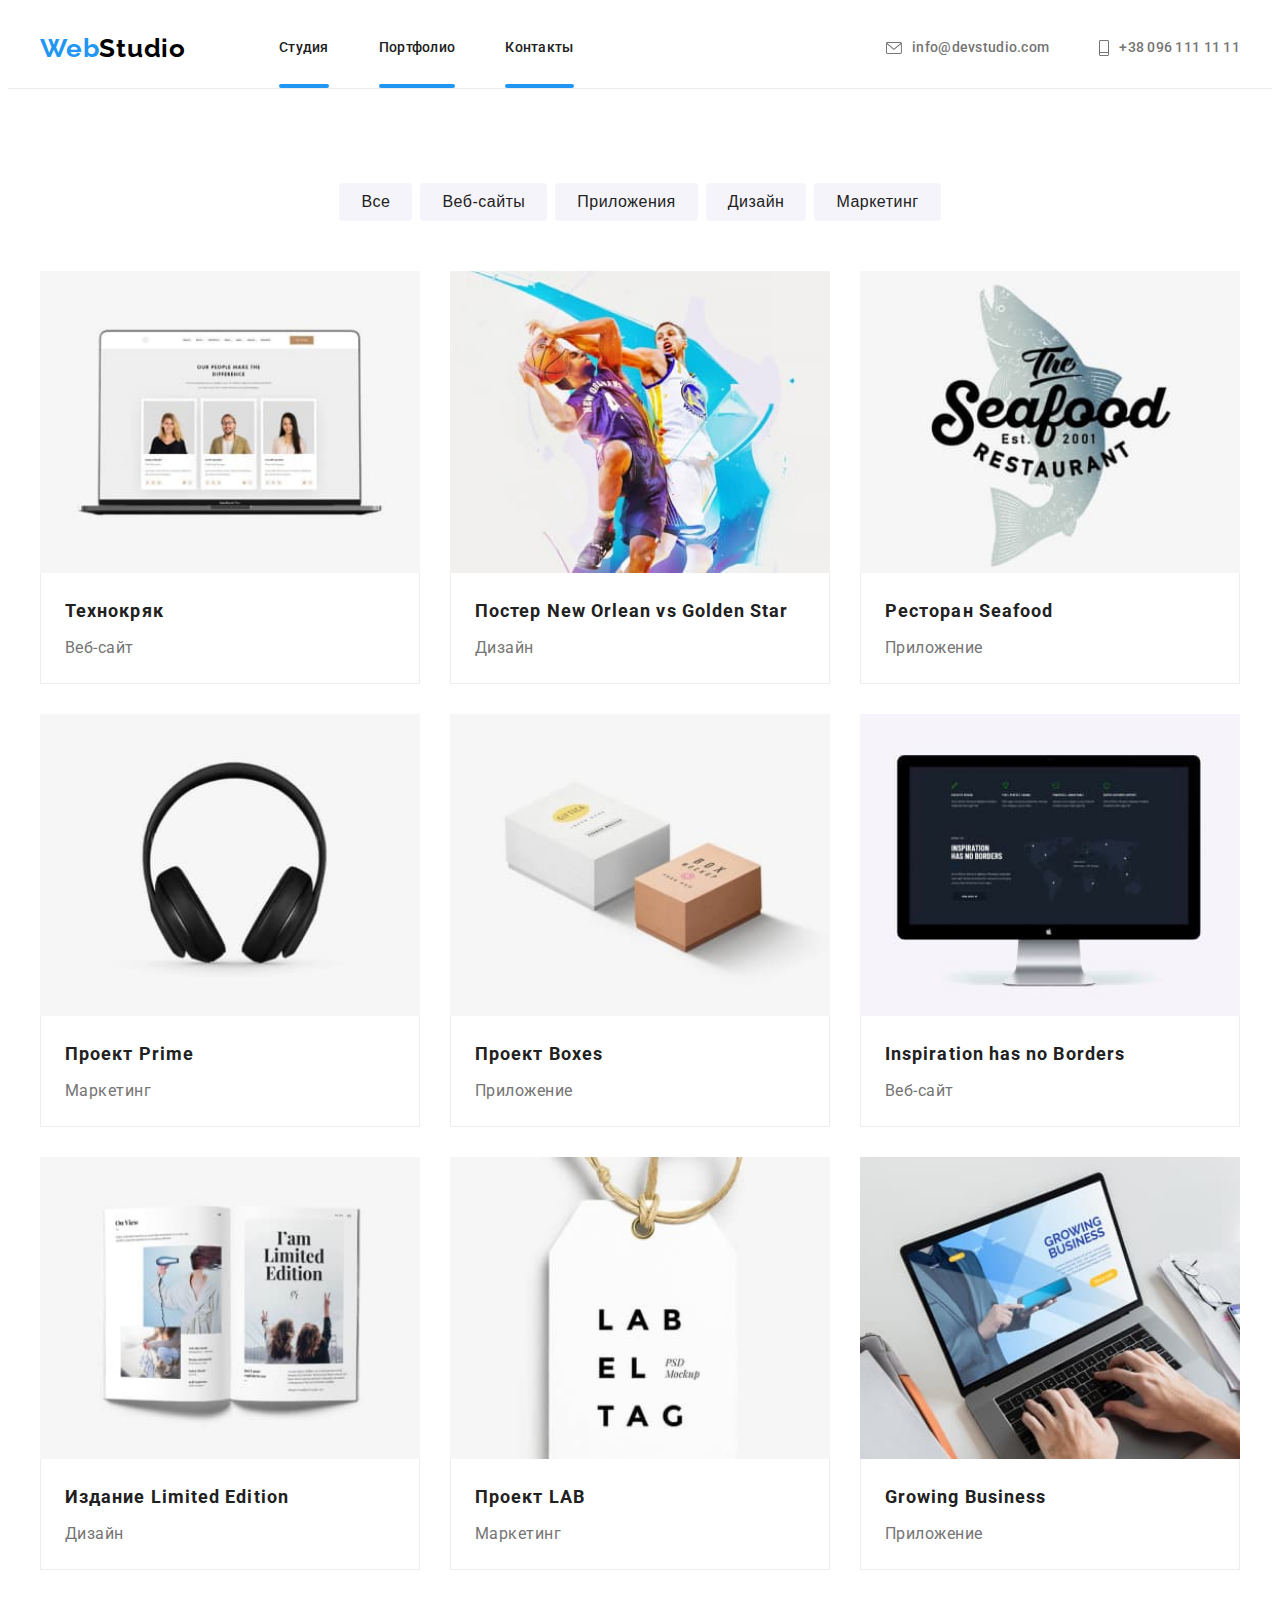
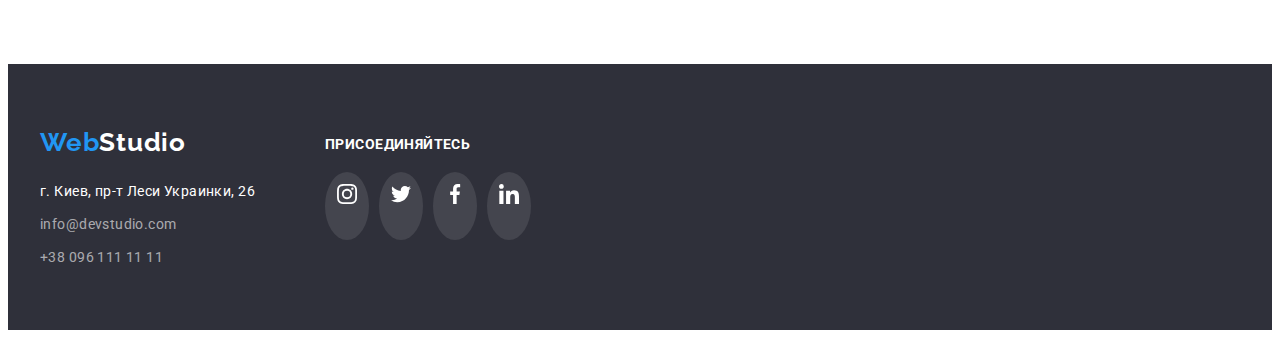
==== portfolio.html @ d2ebe044 "Меню і роботи (головна верстка)" ====
<!DOCTYPE html>
<html lang="ru">

<head>
  <meta charset="UTF-8" />
  <meta http-equiv="X-UA-Compatible" content="IE=edge" />
  <meta name="viewport" content="width=device-width, initial-scale=1.0" />
  <title>>WebStudio</title>
  <link rel="preconnect" href="https://fonts.googleapis.com" />
  <link rel="preconnect" href="https://fonts.gstatic.com" crossorigin />
  <link href="https://fonts.googleapis.com/css2?family=Raleway:wght@700&family=Roboto:wght@400;500;700;900&display=swap"
    rel="stylesheet" />
  <link rel="stylesheet" href="https://cdnjs.cloudflare.com/ajax/libs/modern-normalize/1.1.0/modern-normalize.min.css"
    integrity="sha512-wpPYUAdjBVSE4KJnH1VR1HeZfpl1ub8YT/NKx4PuQ5NmX2tKuGu6U/JRp5y+Y8XG2tV+wKQpNHVUX03MfMFn9Q=="
    crossorigin="anonymous" referrerpolicy="no-referrer" />
  <link rel="stylesheet" href="css/styles.css" />
</head>

<body>
  <!--=============== HEDER ===============-->
  <header class="header">
    <div class="container container-header">
      <nav class="nav">
        <a class="logo link" href="./index.html"><span>Web</span>Studio</a>
        <ul class="menu list">
          <li class="menu-item">
            <a href="./index.html" class="menu-link link">Студия</a>
          </li>
          <li class="menu-item">
            <a href="./portfolio.html" class="menu-link link">Портфолио</a>
          </li>
          <li class="menu-item">
            <a href="" class="menu-link link">Контакты</a>
          </li>
        </ul>
      </nav>
      <ul class="head-address list">
        <li class="head-address-item">
          <a href="mailto:info@devstudio.com" class="head-address-link link">
            <svg class="head-address-icon" width="16" height="12">
              <use href="./images/icons.svg#icon-email"></use>
            </svg>
            info@devstudio.com
          </a>
        </li>
        <li class="head-address-item">
          <a href="tel:+380961111111" class="head-address-link link">
            <svg class="head-address-icon" width="10" height="16">
              <use href="./images/icons.svg#icon-phone"></use>
            </svg>
            +38 096 111 11 11
          </a>
        </li>
      </ul>
    </div>
  </header>
  <!--=============== /HEDER ===============-->

  <main>
    <section class="section">
      <div class="container">
        <h1 class="visually-hidden">Портфолио</h1>

        <!--=============== FILTERS ===============-->
        <ul class="filters list">
          <li class="filter">
            <button type="button" class="filter-button">Все</button>
          </li>
          <li class="filter">
            <button type="button" class="filter-button">Веб-сайты</button>
          </li>
          <li class="filter">
            <button type="button" class="filter-button">Приложения</button>
          </li>
          <li class="filter">
            <button type="button" class="filter-button">Дизайн</button>
          </li>
          <li class="filter">
            <button type="button" class="filter-button">Маркетинг</button>
          </li>
        </ul>
        <!--=============== /FILTERS ===============-->

        <!--=============== PORTFOLIO ===============-->
        <ul class="portfolio list">
          <li class="portfolio-item">
            <a href="" class="portfolio-link link">
              <img src="./images/portfolio/portfolio-1.jpg" alt="Ноутбу с сайтом" width="370" height="294"
                class="portfolio-img" />
              <div class="porfolio-text-body">
                <h2 class="portfolio-name">Технокряк</h2>
                <p class="portfolio-text">Веб-сайт</p>
              </div>
            </a>
          </li>
          <li class="portfolio-item">
            <a href="" class="portfolio-link link">
              <img src="./images/portfolio/portfolio-2.jpg" alt="Постер New Orlean vs Golden Star" width="370"
                height="294" class="portfolio-img" />
              <div class="porfolio-text-body">
                <h2 class="portfolio-name">Постер New Orlean vs Golden Star</h2>
                <p class="portfolio-text">Дизайн</p>
              </div>
            </a>
          </li>
          <li class="portfolio-item">
            <a href="" class="portfolio-link link">
              <img src="./images/portfolio/portfolio-3.jpg" alt="Логотип ресторана  Seafood" width="370" height="294"
                class="portfolio-img" />
              <div class="porfolio-text-body">
                <h2 class="portfolio-name">Ресторан Seafood</h2>
                <p class="portfolio-text">Приложение</p>
              </div>
            </a>
          </li>
          <li class="portfolio-item">
            <a href="" class="portfolio-link link">
              <img src="./images/portfolio/portfolio-4.jpg" alt="Наушники" width="370" height="294"
                class="portfolio-img" />
              <div class="porfolio-text-body">
                <h2 class="portfolio-name">Проект Prime</h2>
                <p class="portfolio-text">Маркетинг</p>
              </div>
            </a>
          </li>
          <li class="portfolio-item">
            <a href="" class="portfolio-link link">
              <img src="./images/portfolio/portfolio-5.jpg" alt="Коробочки" width="370" height="294"
                class="portfolio-img" />
              <div class="porfolio-text-body">
                <h2 class="portfolio-name">Проект Boxes</h2>
                <p class="portfolio-text">Приложение</p>
              </div>
            </a>
          </li>
          <li class="portfolio-item">
            <a href="" class="portfolio-link link">
              <img src="./images/portfolio/portfolio-6.jpg" alt="Компьютер с сайтом" width="370" height="294"
                class="portfolio-img" />
              <div class="porfolio-text-body">
                <h2 class="portfolio-name">Inspiration has no Borders</h2>
                <p class="portfolio-text">Веб-сайт</p>
              </div>
            </a>
          </li>
          <li class="portfolio-item">
            <a href="" class="portfolio-link link">
              <img src="./images/portfolio/portfolio-7.jpg" alt="Книга" width="370" height="294"
                class="portfolio-img" />
              <div class="porfolio-text-body">
                <h2 class="portfolio-name">Издание Limited Edition</h2>
                <p class="portfolio-text">Дизайн</p>
              </div>
            </a>
          </li>
          <li class="portfolio-item">
            <a href="" class="portfolio-link link">
              <img src="./images/portfolio/portfolio-8.jpg" alt="Бирка" width="370" height="294"
                class="portfolio-img" />
              <div class="porfolio-text-body">
                <h2 class="portfolio-name">Проект LAB</h2>
                <p class="portfolio-text">Маркетинг</p>
              </div>
            </a>
          </li>
          <li class="portfolio-item">
            <a href="" class="portfolio-link link">
              <img src="./images/portfolio/portfolio-9.jpg" alt="Печатает на ноутбуке" width="370" height="294"
                class="portfolio-img" />
              <div class="porfolio-text-body">
                <h2 class="portfolio-name">Growing Business</h2>
                <p class="portfolio-text">Приложение</p>
              </div>
            </a>
          </li>
        </ul>
        <!--=============== /PORTFOLIO ===============-->
    </section>
    </div>
  </main>

  <!--=============== FOOTER ===============-->
  <footer class="footer">
    <div class="container container-footer">
      <div class="address-body">
        <a href="./index.html" class="logo logo-footer link"><span>Web</span>Studio</a>
        <address class="address">
          <p class="address-text">г. Киев, пр-т Леси Украинки, 26</p>
          <ul class="list communication">
            <li class="communication-item">
              <a href="mailto:info@devstudio.com" class="address-link link">info@devstudio.com</a>
            </li>
            <li class="communication-item">
              <a href="tel:+380961111111" class="address-link link">+38 096 111 11 11</a>
            </li>
          </ul>
        </address>
      </div>

      <div class="social-block social-block-footer">
        <p class="social-block-text">присоединяйтесь</p>
        <ul class="social-links list">
          <li class="social-links-item">
            <a href="" class="link social-link social-link-footer">
              <svg class="social-link-icon" width="20" height="20">
                <use href="./images/icons.svg#icon-instagram"></use>
              </svg>
            </a>
          </li>
          <li class="social-links-item">
            <a href="" class="link social-link social-link-footer">
              <svg class="social-link-icon" width="20" height="20">
                <use href="./images/icons.svg#icon-twitter"></use>
              </svg>
            </a>
          </li>
          <li class="social-links-item">
            <a href="" class="link social-link social-link-footer">
              <svg class="social-link-icon" width="20" height="20">
                <use href="./images/icons.svg#icon-facebook"></use>
              </svg>
            </a>
          </li>
          <li class="social-links-item">
            <a href="" class="link social-link social-link-footer">
              <svg class="social-link-icon" width="20" height="20">
                <use href="./images/icons.svg#icon-linkedin"></use>
              </svg>
            </a>
          </li>
        </ul>
      </div>
    </div>
  </footer>
  <!--=============== /FOOTER ===============-->
</body>

</html>
---- css/styles.css ----
:root {
  --text-color: #757575;
  --text-color-accent: #212121;
  --color-logo-accent: #2196f3;
  --text-color-hover: #2196f3;
  --text-font: Roboto, sens-sarif;
}

h1,
h2,
h3,
h4,
h4,
h5,
h6,
p {
  margin-top: 0;
  margin-bottom: 0;
}

ul,
ol {
  margin-top: 0;
  margin-bottom: 0;
  padding-left: 0;
}

img {
  display: block;
}

body {
  color: var(--text-color);
  font-family: var(--text-font);
  font-size: 14px;
}

.visually-hidden {
  position: absolute;
  width: 1px;
  height: 1px;
  margin: -1px;
  border: 0;
  padding: 0;
  white-space: nowrap;
  clip-path: inset(100%);
  clip: rect(0 0 0 0);
  overflow: hidden;
}

.title {
  margin-block-start: 0;
  margin-block-end: 0;
  margin-bottom: 50px;

  font-weight: 700;
  font-size: 36px;
  line-height: 1.17;
  text-align: center;
  letter-spacing: 0.03em;
  color: var(--text-color-accent);
}

.list {
  list-style: none;
}

.section {
  padding-top: 94px;
  padding-bottom: 94px;
}

.container {
  max-width: 1200px;
  margin-left: auto;
  margin-right: auto;
  padding-left: 15px;
  padding-right: 15px;
}

.link {
  text-decoration: none;
}

/*=============== SOCIAL-LINK ===============*/
.social-links {
  display: flex;
  justify-content: center;
  column-gap: 10px;
}

.social-link {
  display: flex;
  justify-content: center;
  align-content: center;
  width: 44px;
  height: 44px;
  padding-top: 12px;
  padding-bottom: 12px;
}

.social-link-icon {
  margin: 0 auto;
}
/*=============== SOCIAL-LINK ===============*/

/*=============== HEADER ===============*/
.header {
  border-bottom: 1px solid #ececec;
}
.container-header {
  display: flex;
  align-items: center;
}

.nav {
  display: flex;
  align-items: center;
}

.logo {
  margin-right: 93px;

  font-family: Raleway, sans-serif;
  font-weight: 700;
  font-size: 26px;
  line-height: 1.4;
  letter-spacing: 0.03em;
  color: #000000;
}

.logo span {
  color: var(--color-logo-accent);
}

.menu {
  display: flex;
  column-gap: 50px;
}

.menu-item {
  position: relative;
}

.menu-link {
  display: inline-block;
  padding-top: 32px;
  padding-bottom: 32px;

  font-weight: 500;
  line-height: 1.14;
  letter-spacing: 0.02em;
  color: var(--text-color-accent);
}

.menu-link:hover,
.menu-link:focus {
  color: var(--text-color-hover);
}

.menu-link::after {
  content: "";
  position: absolute;
  top: 100%;
  left: 0;

  width: 100%;
  height: 4px;

  background: var(--text-color-hover);
  border-radius: 2px;
  transform: translate(0, -100%);
}

.head-address {
  display: flex;
  column-gap: 50px;
  margin-left: auto;
}

.head-address-item {
  display: flex;
  align-items: center;
}

.head-address-icon {
  margin-right: 10px;
  --color2: currentColor;
}

.head-address-link {
  display: flex;
  align-items: center;
  padding-top: 32px;
  padding-bottom: 32px;

  font-weight: 500;
  line-height: 1.14;
  letter-spacing: 0.02em;
  color: var(--text-color);
}

.head-address-link:hover,
.head-address-link:focus {
  color: var(--text-color-hover);
}

/* =============== /HEADER =============== */

/*--------------------------------INDEX MAIN--------------------------------*/

/*=============== HERO ===============*/
.hero {
  max-width: 1600px;
  min-height: 600px;
  margin: 0 auto;
  padding-top: 200px;
  padding-bottom: 200px;

  background-color: #c4c4c4;
  background-image: linear-gradient(
      rgba(47, 48, 58, 0.4),
      rgba(47, 48, 58, 0.4)
    ),
    url(../images/bg-herosq.jpg);
}

.hero-title {
  max-width: 700px;
  margin-right: auto;
  margin-left: auto;
  margin-bottom: 30px;

  font-weight: 900;
  font-size: 44px;
  line-height: 1.36;
  text-align: center;
  letter-spacing: 0.06em;
  text-transform: uppercase;
  color: #ffffff;
}

.hero-button {
  display: block;
  margin-right: auto;
  margin-left: auto;
  padding-top: 10px;
  padding-right: 32px;
  padding-bottom: 10px;
  padding-left: 35px;

  font-weight: 700;
  font-size: 16px;
  line-height: 1.88;
  cursor: pointer;
  box-shadow: 0px 4px 4px rgba(0, 0, 0, 0.15);
  border: 0;
  border-radius: 4px;
  background-color: var(--color-logo-accent);
  color: #ffffff;
}

.hero-button:hover,
.hero-button:focus {
  background-color: #188ce8;
}
/*=============== /HERO ===============*/

/*=============== ABOUT ===============*/
.skills {
  display: flex;
  column-gap: 30px;
}

.skill {
  width: calc((100% - 90px) / 4);
}

.skill-icon-body {
  display: flex;
  justify-content: center;
  width: 270px;
  height: 120px;
  margin-bottom: 30px;
  padding-top: 25px;
  padding-bottom: 25px;

  background: #f5f4fa;
  border-radius: 4px;
}

.skill-title {
  margin-bottom: 10px;

  font-size: 14px;
  font-weight: 700;
  line-height: 1.14;
  letter-spacing: 0.03em;
  text-transform: uppercase;
  color: var(--text-color-accent);
}

.skill-text {
  line-height: 1.71;
  letter-spacing: 0.03em;
}
/*=============== /ABOUT ===============*/

/*=============== OUR WORKS ===============*/
.section.our-works {
  padding-top: 0;
}

.works {
  display: flex;
  column-gap: 30px;
}

.work {
  position: relative;
  width: calc((100% - 60px) / 3);
}

.work-img {
  width: 100%;
  height: auto;
}

.work-caption-hidden {
  position: absolute;
  bottom: 0;
  left: 0;

  display: flex;
  justify-content: center;
  align-items: center;

  width: 100%;
  height: 70px;

  opacity: 0;
  background: rgba(47, 48, 58, 0.8);
}

.work:hover .work-caption-hidden {
  opacity: 1;
}

.work-caption-text {
  display: inline-block;
  font-weight: 700;
  font-size: 14px;
  line-height: 16px;
  letter-spacing: 0.03em;
  text-transform: uppercase;

  color: #ffffff;
}
/*=============== /OUR WORKS ===============*/

/*=============== COMAND-STUDIO ===============*/
.section.command-studio {
  background-color: #f5f4fa;
}

.command {
  display: flex;
  column-gap: 30px;

  font-size: 16px;
  line-height: 1.19;
  text-align: center;
  letter-spacing: 0.03em;
}

.command-item {
  width: calc((100% - 90px) / 4);
  padding-bottom: 30px;

  box-shadow: 0px 1px 3px rgba(0, 0, 0, 0.12), 0px 1px 1px rgba(0, 0, 0, 0.14),
    0px 2px 1px rgba(0, 0, 0, 0.2);
  border-radius: 0px 0px 4px 4px;
  background-color: #ffffff;
}

.command-img {
  width: 100%;
  height: auto;
  margin-bottom: 30px;
}

.command-item-name {
  margin-bottom: 10px;

  font-weight: 500;
  font-size: 16px;
  line-height: 19px;
  letter-spacing: 0.03em;
  color: var(--text-color-accent);
}

.command-item-text {
  margin-bottom: 16px;
}

.social-link-comand:hover,
.social-link-comand:focus {
  background-color: var(--text-color-hover);
  border-radius: 50%;
  --color3: #ffffff;
}

/*=============== /COMAND-STUDIO ===============*/

/*=============== LOGO-CLIENT ===============*/
.logo-clients {
  display: flex;
  justify-content: center;
  column-gap: 30px;
}

.logo-client-link {
  display: flex;
  justify-content: center;
  align-content: center;
  width: 170px;
  height: 92px;
  padding-top: 16px;
  padding-bottom: 16px;

  text-align: center;
  border: 1px solid #afb1b8;
  border-radius: 4px;
}

.logo-client-link:hover,
.logo-client-link:focus {
  border-color: var(--text-color-hover);
  --color3: var(--text-color-hover);
}

/*=============== /LOGO-CLIENT ===============*/

/*-------------------------------- /INDEX MAIN --------------------------------*/

/*-------------------------------- PORTFOLIO MAIN -----------------------------*/
/*============== FILTERS =============*/
.filters {
  display: flex;
  justify-content: center;
  margin-bottom: 50px;
  column-gap: 8px;
}

.filter-button {
  padding-top: 6px;
  padding-left: 22px;
  padding-bottom: 6px;
  padding-right: 22px;

  font-weight: 500;
  font-size: 16px;
  line-height: 1.62;
  text-align: center;
  letter-spacing: 0.03em;
  cursor: pointer;
  color: var(--text-color-accent);

  border: none;
  border-radius: 4px;
  background-color: #f5f4fa;
}

.filter-button:hover,
.filter-button:focus {
  color: #ffffff;
  background-color: #2196f3;
  box-shadow: 0px 3px 1px rgba(0, 0, 0, 0.1), 0px 1px 2px rgba(0, 0, 0, 0.08),
    0px 2px 2px rgba(0, 0, 0, 0.12);
}
/*============== /FILTERS =============*/

/*============== PORTFOLIO ==============*/
.portfolio {
  display: flex;
  flex-wrap: wrap;
  gap: 30px;
}

.portfolio-item {
  width: calc((100% - 60px) / 3);
}

.portfolio-item:hover,
.portfolio-item:focus {
  box-shadow: 0px 1px 1px rgba(0, 0, 0, 0.12), 0px 4px 4px rgba(0, 0, 0, 0.06),
    1px 4px 6px rgba(0, 0, 0, 0.16);
}

.portfolio-img {
  width: 100%;
  height: auto;
}

.porfolio-text-body {
  padding-top: 20px;
  padding-left: 24px;
  padding-right: 24px;
  padding-bottom: 20px;
  border-left: 1px solid #eeeeee;
  border-bottom: 1px solid #eeeeee;
  border-right: 1px solid #eeeeee;
}

.portfolio-name {
  margin-bottom: 4px;

  font-weight: 700;
  font-size: 18px;
  line-height: 2;
  letter-spacing: 0.06em;
  color: var(--text-color-accent);
}

.portfolio-text {
  font-size: 16px;
  line-height: 1.88;
  letter-spacing: 0.03em;
  color: var(--text-color);
}

/*============== /PORTFOLIO ==============*/
/*-------------------------------- PORTFOLIO MAIN -----------------------------*/

/*------ ------------------------- FOOTER -------------------------*/
.footer {
  padding-top: 60px;
  padding-bottom: 60px;

  background-color: #2f303a;
}

.container-footer {
  display: flex;
}

.address-body {
  margin-right: 70px;
}

.logo.logo-footer {
  display: inline-block;
  margin-bottom: 20px;
  margin-right: 0;

  color: #ffffff;
}
.address {
  line-height: 1.71;
  letter-spacing: 0.03em;
  font-style: normal;
  color: #ffffff;
}

.address-text {
  margin-bottom: 9px;
}

.address-link {
  display: inline-block;
  color: rgba(255, 255, 255, 0.6);
}

.communication-item:not(:last-child) {
  margin-bottom: 9px;
}
.address-link:hover,
.address-link:focus {
  color: rgb(255, 255, 255);
}

.social-block-footer {
  padding-top: 12px;
}

.social-block-text {
  margin-bottom: 20px;

  font-weight: 700;
  font-size: 14px;
  line-height: 16px;
  letter-spacing: 0.03em;
  text-transform: uppercase;

  color: #ffffff;
}

.social-link-footer {
  background-color: rgba(255, 255, 255, 0.1);
  border-radius: 50%;
  --color3: #ffffff;
}

.social-link-footer:hover,
.social-link-footer:focus {
  background-color: var(--text-color-hover);
}
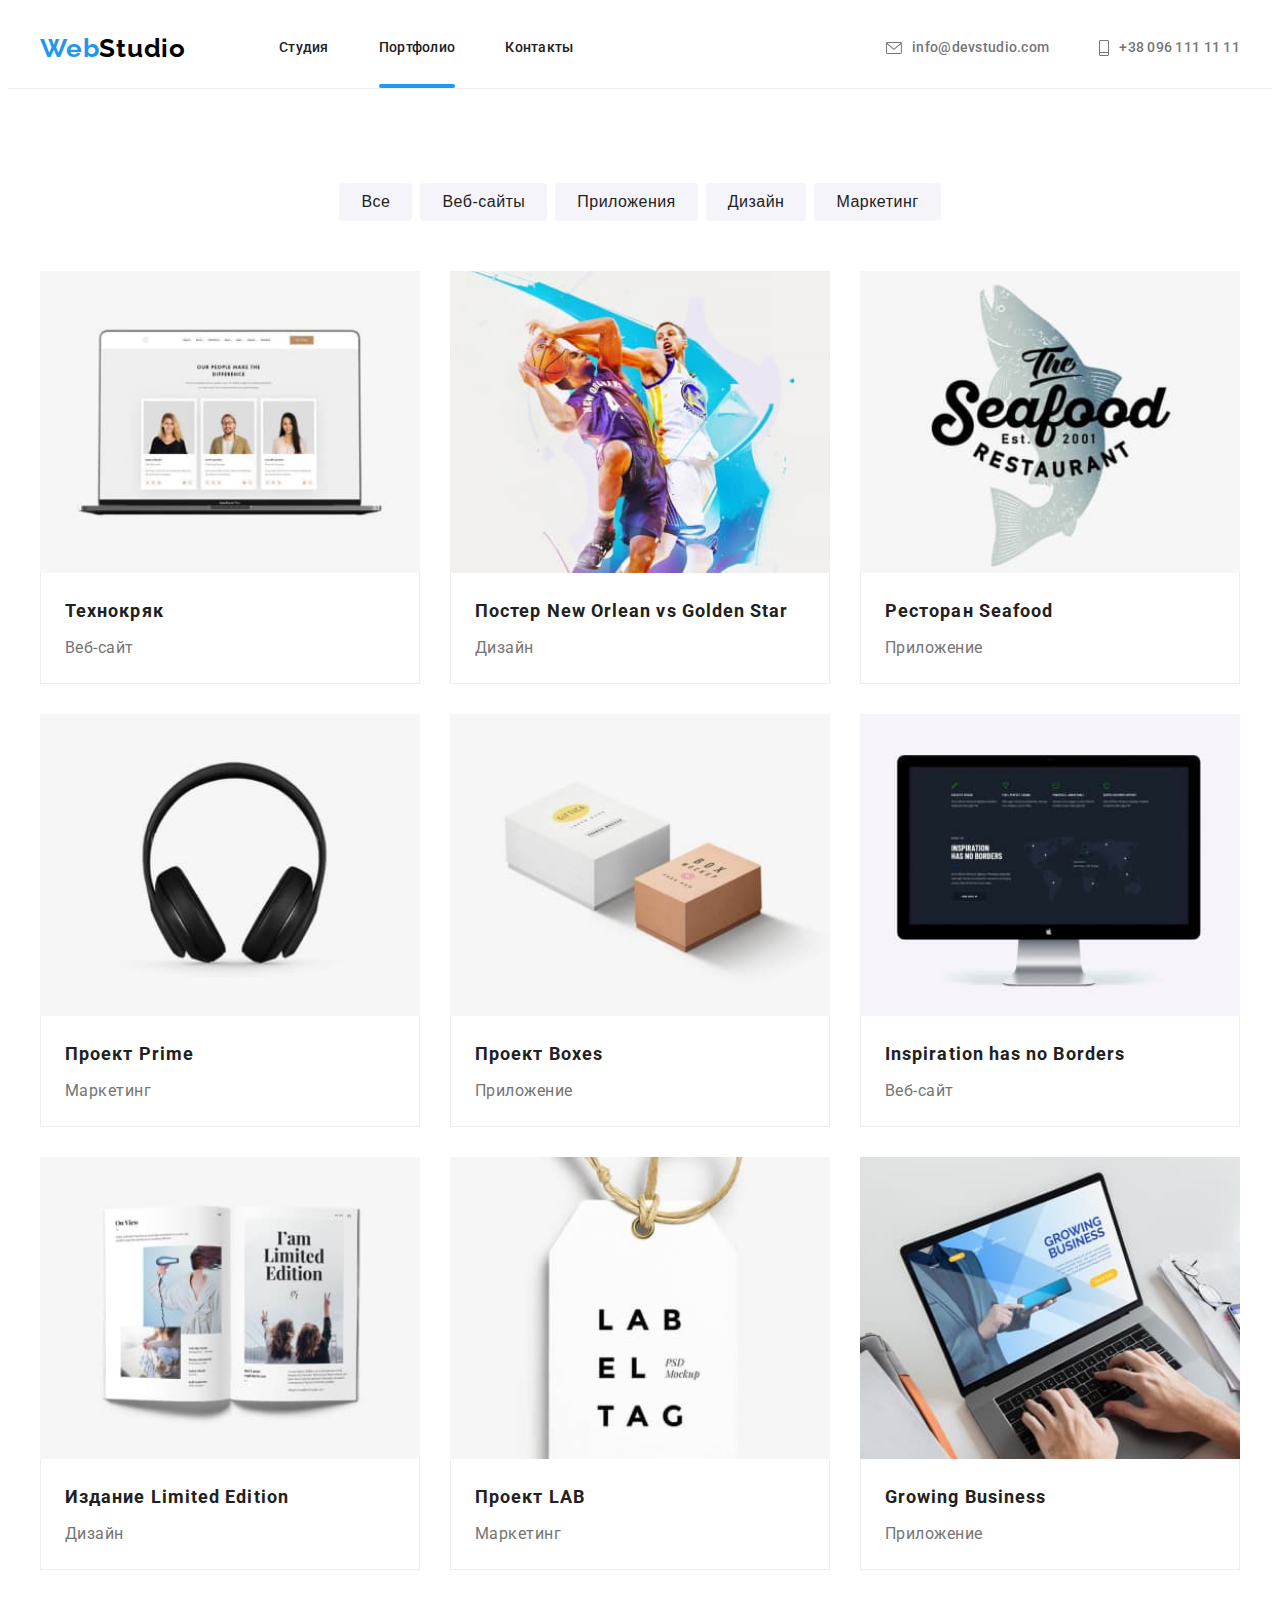
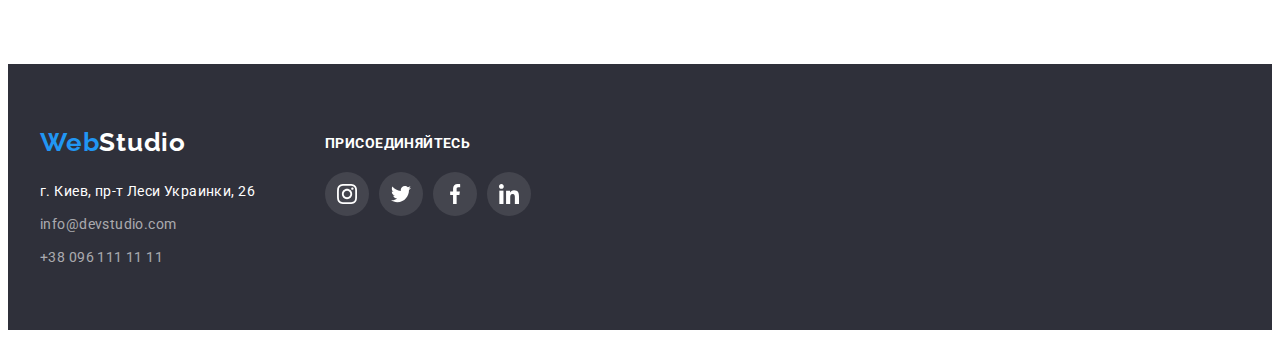
==== commit e3f1f7df: "Дз 5" ====
--- a/portfolio.html
+++ b/portfolio.html
@@ -27,7 +27,7 @@
             <a href="./index.html" class="menu-link link">Студия</a>
           </li>
           <li class="menu-item">
-            <a href="./portfolio.html" class="menu-link link">Портфолио</a>
+            <a href="./portfolio.html" class="menu-link link menu-active">Портфолио</a>
           </li>
           <li class="menu-item">
             <a href="" class="menu-link link">Контакты</a>
@@ -85,8 +85,14 @@
         <ul class="portfolio list">
           <li class="portfolio-item">
             <a href="" class="portfolio-link link">
-              <img src="./images/portfolio/portfolio-1.jpg" alt="Ноутбу с сайтом" width="370" height="294"
-                class="portfolio-img" />
+              <div class="portfolio-body-img">
+                <img src="./images/portfolio/portfolio-1.jpg" alt="Ноутбу с сайтом" width="370" height="294"
+                  class="portfolio-img" />
+                <p class="portfolio-hidden-text">
+                  Ресурс предлагает комплексные предложения с разным уровнем функционала и сервисов. Все это позволит
+                  посетителю получить исчерпывающие сведения о компании или частном лице.
+                </p>
+              </div>
               <div class="porfolio-text-body">
                 <h2 class="portfolio-name">Технокряк</h2>
                 <p class="portfolio-text">Веб-сайт</p>
@@ -95,8 +101,14 @@
           </li>
           <li class="portfolio-item">
             <a href="" class="portfolio-link link">
-              <img src="./images/portfolio/portfolio-2.jpg" alt="Постер New Orlean vs Golden Star" width="370"
-                height="294" class="portfolio-img" />
+              <div class="portfolio-body-img">
+                <img src="./images/portfolio/portfolio-2.jpg" alt="Ноутбу с сайтом" width="370" height="294"
+                  class="portfolio-img" />
+                <p class="portfolio-hidden-text">
+                  Ресурс предлагает комплексные предложения с разным уровнем функционала и сервисов. Все это позволит
+                  посетителю получить исчерпывающие сведения о компании или частном лице.
+                </p>
+              </div>
               <div class="porfolio-text-body">
                 <h2 class="portfolio-name">Постер New Orlean vs Golden Star</h2>
                 <p class="portfolio-text">Дизайн</p>
@@ -105,8 +117,14 @@
           </li>
           <li class="portfolio-item">
             <a href="" class="portfolio-link link">
-              <img src="./images/portfolio/portfolio-3.jpg" alt="Логотип ресторана  Seafood" width="370" height="294"
-                class="portfolio-img" />
+              <div class="portfolio-body-img">
+                <img src="./images/portfolio/portfolio-3.jpg" alt="Ноутбу с сайтом" width="370" height="294"
+                  class="portfolio-img" />
+                <p class="portfolio-hidden-text">
+                  Ресурс предлагает комплексные предложения с разным уровнем функционала и сервисов. Все это позволит
+                  посетителю получить исчерпывающие сведения о компании или частном лице.
+                </p>
+              </div>
               <div class="porfolio-text-body">
                 <h2 class="portfolio-name">Ресторан Seafood</h2>
                 <p class="portfolio-text">Приложение</p>
@@ -115,8 +133,14 @@
           </li>
           <li class="portfolio-item">
             <a href="" class="portfolio-link link">
-              <img src="./images/portfolio/portfolio-4.jpg" alt="Наушники" width="370" height="294"
-                class="portfolio-img" />
+              <div class="portfolio-body-img">
+                <img src="./images/portfolio/portfolio-4.jpg" alt="Ноутбу с сайтом" width="370" height="294"
+                  class="portfolio-img" />
+                <p class="portfolio-hidden-text">
+                  Ресурс предлагает комплексные предложения с разным уровнем функционала и сервисов. Все это позволит
+                  посетителю получить исчерпывающие сведения о компании или частном лице.
+                </p>
+              </div>
               <div class="porfolio-text-body">
                 <h2 class="portfolio-name">Проект Prime</h2>
                 <p class="portfolio-text">Маркетинг</p>
@@ -125,8 +149,14 @@
           </li>
           <li class="portfolio-item">
             <a href="" class="portfolio-link link">
-              <img src="./images/portfolio/portfolio-5.jpg" alt="Коробочки" width="370" height="294"
-                class="portfolio-img" />
+              <div class="portfolio-body-img">
+                <img src="./images/portfolio/portfolio-5.jpg" alt="Ноутбу с сайтом" width="370" height="294"
+                  class="portfolio-img" />
+                <p class="portfolio-hidden-text">
+                  Ресурс предлагает комплексные предложения с разным уровнем функционала и сервисов. Все это позволит
+                  посетителю получить исчерпывающие сведения о компании или частном лице.
+                </p>
+              </div>
               <div class="porfolio-text-body">
                 <h2 class="portfolio-name">Проект Boxes</h2>
                 <p class="portfolio-text">Приложение</p>
@@ -135,8 +165,14 @@
           </li>
           <li class="portfolio-item">
             <a href="" class="portfolio-link link">
-              <img src="./images/portfolio/portfolio-6.jpg" alt="Компьютер с сайтом" width="370" height="294"
-                class="portfolio-img" />
+              <div class="portfolio-body-img">
+                <img src="./images/portfolio/portfolio-6.jpg" alt="Ноутбу с сайтом" width="370" height="294"
+                  class="portfolio-img" />
+                <p class="portfolio-hidden-text">
+                  Ресурс предлагает комплексные предложения с разным уровнем функционала и сервисов. Все это позволит
+                  посетителю получить исчерпывающие сведения о компании или частном лице.
+                </p>
+              </div>
               <div class="porfolio-text-body">
                 <h2 class="portfolio-name">Inspiration has no Borders</h2>
                 <p class="portfolio-text">Веб-сайт</p>
@@ -145,8 +181,14 @@
           </li>
           <li class="portfolio-item">
             <a href="" class="portfolio-link link">
-              <img src="./images/portfolio/portfolio-7.jpg" alt="Книга" width="370" height="294"
-                class="portfolio-img" />
+              <div class="portfolio-body-img">
+                <img src="./images/portfolio/portfolio-7.jpg" alt="Ноутбу с сайтом" width="370" height="294"
+                  class="portfolio-img" />
+                <p class="portfolio-hidden-text">
+                  Ресурс предлагает комплексные предложения с разным уровнем функционала и сервисов. Все это позволит
+                  посетителю получить исчерпывающие сведения о компании или частном лице.
+                </p>
+              </div>
               <div class="porfolio-text-body">
                 <h2 class="portfolio-name">Издание Limited Edition</h2>
                 <p class="portfolio-text">Дизайн</p>
@@ -155,8 +197,14 @@
           </li>
           <li class="portfolio-item">
             <a href="" class="portfolio-link link">
-              <img src="./images/portfolio/portfolio-8.jpg" alt="Бирка" width="370" height="294"
-                class="portfolio-img" />
+              <div class="portfolio-body-img">
+                <img src="./images/portfolio/portfolio-8.jpg" alt="Ноутбу с сайтом" width="370" height="294"
+                  class="portfolio-img" />
+                <p class="portfolio-hidden-text">
+                  Ресурс предлагает комплексные предложения с разным уровнем функционала и сервисов. Все это позволит
+                  посетителю получить исчерпывающие сведения о компании или частном лице.
+                </p>
+              </div>
               <div class="porfolio-text-body">
                 <h2 class="portfolio-name">Проект LAB</h2>
                 <p class="portfolio-text">Маркетинг</p>
@@ -165,8 +213,14 @@
           </li>
           <li class="portfolio-item">
             <a href="" class="portfolio-link link">
-              <img src="./images/portfolio/portfolio-9.jpg" alt="Печатает на ноутбуке" width="370" height="294"
-                class="portfolio-img" />
+              <div class="portfolio-body-img">
+                <img src="./images/portfolio/portfolio-9.jpg" alt="Ноутбу с сайтом" width="370" height="294"
+                  class="portfolio-img" />
+                <p class="portfolio-hidden-text">
+                  Ресурс предлагает комплексные предложения с разным уровнем функционала и сервисов. Все это позволит
+                  посетителю получить исчерпывающие сведения о компании или частном лице.
+                </p>
+              </div>
               <div class="porfolio-text-body">
                 <h2 class="portfolio-name">Growing Business</h2>
                 <p class="portfolio-text">Приложение</p>
--- a/css/styles.css
+++ b/css/styles.css
@@ -3,6 +3,7 @@
   --text-color-accent: #212121;
   --color-logo-accent: #2196f3;
   --text-color-hover: #2196f3;
+  --svg-color: #afb1b8;
   --text-font: Roboto, sens-sarif;
 }
 
@@ -92,11 +93,14 @@
 .social-link {
   display: flex;
   justify-content: center;
-  align-content: center;
+  align-items: center;
   width: 44px;
   height: 44px;
-  padding-top: 12px;
-  padding-bottom: 12px;
+  fill: var(--svg-color);
+  border-radius: 50%;
+
+  transition: background-color 250ms cubic-bezier(0.4, 0, 0.2, 1),
+    fill 250ms cubic-bezier(0.4, 0, 0.2, 1);
 }
 
 .social-link-icon {
@@ -151,6 +155,8 @@
   line-height: 1.14;
   letter-spacing: 0.02em;
   color: var(--text-color-accent);
+
+  transition: color 250ms cubic-bezier(0.4, 0, 0.2, 1);
 }
 
 .menu-link:hover,
@@ -158,18 +164,18 @@
   color: var(--text-color-hover);
 }
 
-.menu-link::after {
+.menu-active.menu-link::after {
   content: "";
   position: absolute;
   top: 100%;
   left: 0;
+  transform: translate(0, -100%);
 
   width: 100%;
   height: 4px;
 
   background: var(--text-color-hover);
   border-radius: 2px;
-  transform: translate(0, -100%);
 }
 
 .head-address {
@@ -185,7 +191,6 @@
 
 .head-address-icon {
   margin-right: 10px;
-  --color2: currentColor;
 }
 
 .head-address-link {
@@ -198,11 +203,15 @@
   line-height: 1.14;
   letter-spacing: 0.02em;
   color: var(--text-color);
+  fill: var(--text-color);
+
+  transition: color 250ms cubic-bezier(0.4, 0, 0.2, 1);
 }
 
 .head-address-link:hover,
 .head-address-link:focus {
   color: var(--text-color-hover);
+  fill: var(--text-color-hover);
 }
 
 /* =============== /HEADER =============== */
@@ -223,6 +232,7 @@
       rgba(47, 48, 58, 0.4)
     ),
     url(../images/bg-herosq.jpg);
+  background-size: cover;
 }
 
 .hero-title {
@@ -258,6 +268,8 @@
   border-radius: 4px;
   background-color: var(--color-logo-accent);
   color: #ffffff;
+
+  transition: color 250ms cubic-bezier(0.4, 0, 0.2, 1);
 }
 
 .hero-button:hover,
@@ -279,11 +291,10 @@
 .skill-icon-body {
   display: flex;
   justify-content: center;
+  align-items: center;
   width: 270px;
   height: 120px;
   margin-bottom: 30px;
-  padding-top: 25px;
-  padding-bottom: 25px;
 
   background: #f5f4fa;
   border-radius: 4px;
@@ -326,7 +337,7 @@
   height: auto;
 }
 
-.work-caption-hidden {
+.work-img-caption {
   position: absolute;
   bottom: 0;
   left: 0;
@@ -338,23 +349,14 @@
   width: 100%;
   height: 70px;
 
-  opacity: 0;
-  background: rgba(47, 48, 58, 0.8);
-}
-
-.work:hover .work-caption-hidden {
-  opacity: 1;
-}
-
-.work-caption-text {
-  display: inline-block;
   font-weight: 700;
   font-size: 14px;
-  line-height: 16px;
+  line-height: 1.14;
   letter-spacing: 0.03em;
   text-transform: uppercase;
 
   color: #ffffff;
+  background: rgba(47, 48, 58, 0.8);
 }
 /*=============== /OUR WORKS ===============*/
 
@@ -407,7 +409,7 @@
 .social-link-comand:focus {
   background-color: var(--text-color-hover);
   border-radius: 50%;
-  --color3: #ffffff;
+  fill: #ffffff;
 }
 
 /*=============== /COMAND-STUDIO ===============*/
@@ -431,12 +433,16 @@
   text-align: center;
   border: 1px solid #afb1b8;
   border-radius: 4px;
+  fill: var(--svg-color);
+
+  transition: border-color 250ms cubic-bezier(0.4, 0, 0.2, 1),
+    fill 250ms cubic-bezier(0.4, 0, 0.2, 1);
 }
 
 .logo-client-link:hover,
 .logo-client-link:focus {
   border-color: var(--text-color-hover);
-  --color3: var(--text-color-hover);
+  fill: var(--text-color-hover);
 }
 
 /*=============== /LOGO-CLIENT ===============*/
@@ -469,6 +475,10 @@
   border: none;
   border-radius: 4px;
   background-color: #f5f4fa;
+
+  transition: background-color 250ms cubic-bezier(0.4, 0, 0.2, 1),
+    box-shadow 250ms cubic-bezier(0.4, 0, 0.2, 1),
+    color 250ms cubic-bezier(0.4, 0, 0.2, 1);
 }
 
 .filter-button:hover,
@@ -489,17 +499,60 @@
 
 .portfolio-item {
   width: calc((100% - 60px) / 3);
-}
-
-.portfolio-item:hover,
-.portfolio-item:focus {
+  box-shadow: none;
+  transition: box-shadow 250ms cubic-bezier(0.4, 0, 0.2, 1);
+}
+
+.portfolio-link {
+  display: block;
+}
+
+.portfolio-link:hover,
+.portfolio-link:focus {
   box-shadow: 0px 1px 1px rgba(0, 0, 0, 0.12), 0px 4px 4px rgba(0, 0, 0, 0.06),
     1px 4px 6px rgba(0, 0, 0, 0.16);
+}
+
+.portfolio-body-img {
+  position: relative;
+  overflow: hidden;
 }
 
 .portfolio-img {
   width: 100%;
   height: auto;
+}
+
+.portfolio-hidden-text {
+  position: absolute;
+  top: 0;
+  left: 0;
+
+  display: flex;
+  align-items: center;
+  width: 100%;
+  height: 100%;
+  padding-left: 24px;
+  padding-right: 24px;
+  overflow: auto;
+
+  background: rgba(33, 150, 243, 0.9);
+  transform: translateY(100%);
+  transition: transform 250ms cubic-bezier(0.4, 0, 0.2, 1);
+
+  font-size: 18px;
+  line-height: 1.56;
+  letter-spacing: 0.03em;
+
+  color: #ffffff;
+}
+
+.portfolio-body-img:hover .portfolio-hidden-text {
+  transform: translateY(0);
+}
+
+.portfolio-link:focus .portfolio-hidden-text {
+  transform: translateY(0);
 }
 
 .porfolio-text-body {
@@ -569,6 +622,8 @@
 .address-link {
   display: inline-block;
   color: rgba(255, 255, 255, 0.6);
+
+  transition: color 250ms cubic-bezier(0.4, 0, 0.2, 1);
 }
 
 .communication-item:not(:last-child) {
@@ -588,7 +643,7 @@
 
   font-weight: 700;
   font-size: 14px;
-  line-height: 16px;
+  line-height: 1.14;
   letter-spacing: 0.03em;
   text-transform: uppercase;
 
@@ -598,10 +653,64 @@
 .social-link-footer {
   background-color: rgba(255, 255, 255, 0.1);
   border-radius: 50%;
-  --color3: #ffffff;
+  fill: #ffffff;
+
+  transition: background-color 250ms cubic-bezier(0.4, 0, 0.2, 1);
 }
 
 .social-link-footer:hover,
 .social-link-footer:focus {
   background-color: var(--text-color-hover);
 }
+
+/*------ ------------------------- MODAL WINDOW -------------------------*/
+.backdrop {
+  position: fixed;
+  left: 0;
+  top: 0;
+  width: 100%;
+  height: 100%;
+  transition: opacity 250ms cubic-bezier(0.4, 0, 0.2, 1),
+    visibility 250ms cubic-bezier(0.4, 0, 0.2, 1);
+
+  background-color: rgba(0, 0, 0, 0.2);
+}
+
+.backdrop.is-hidden {
+  visibility: hidden;
+  opacity: 0;
+  pointer-events: none;
+}
+
+.modal-window {
+  position: absolute;
+  top: 50%;
+  left: 50%;
+
+  width: 528px;
+  height: 581px;
+  transform: translate(-50%, -50%);
+
+  background: #ffffff;
+  box-shadow: 0px 1px 3px rgba(0, 0, 0, 0.12), 0px 1px 1px rgba(0, 0, 0, 0.14),
+    0px 2px 1px rgba(0, 0, 0, 0.2);
+  border-radius: 4px;
+}
+
+.modal-window-close {
+  position: absolute;
+  top: 8px;
+  right: 8px;
+
+  display: flex;
+  justify-content: center;
+  align-items: center;
+  width: 30px;
+  height: 30px;
+
+  border-radius: 50%;
+  border: 1px solid rgba(0, 0, 0, 0.1);
+  cursor: pointer;
+  background-color: #ffffff;
+}
+/*------ ------------------------- /MODAL WINDOW -------------------------*/
